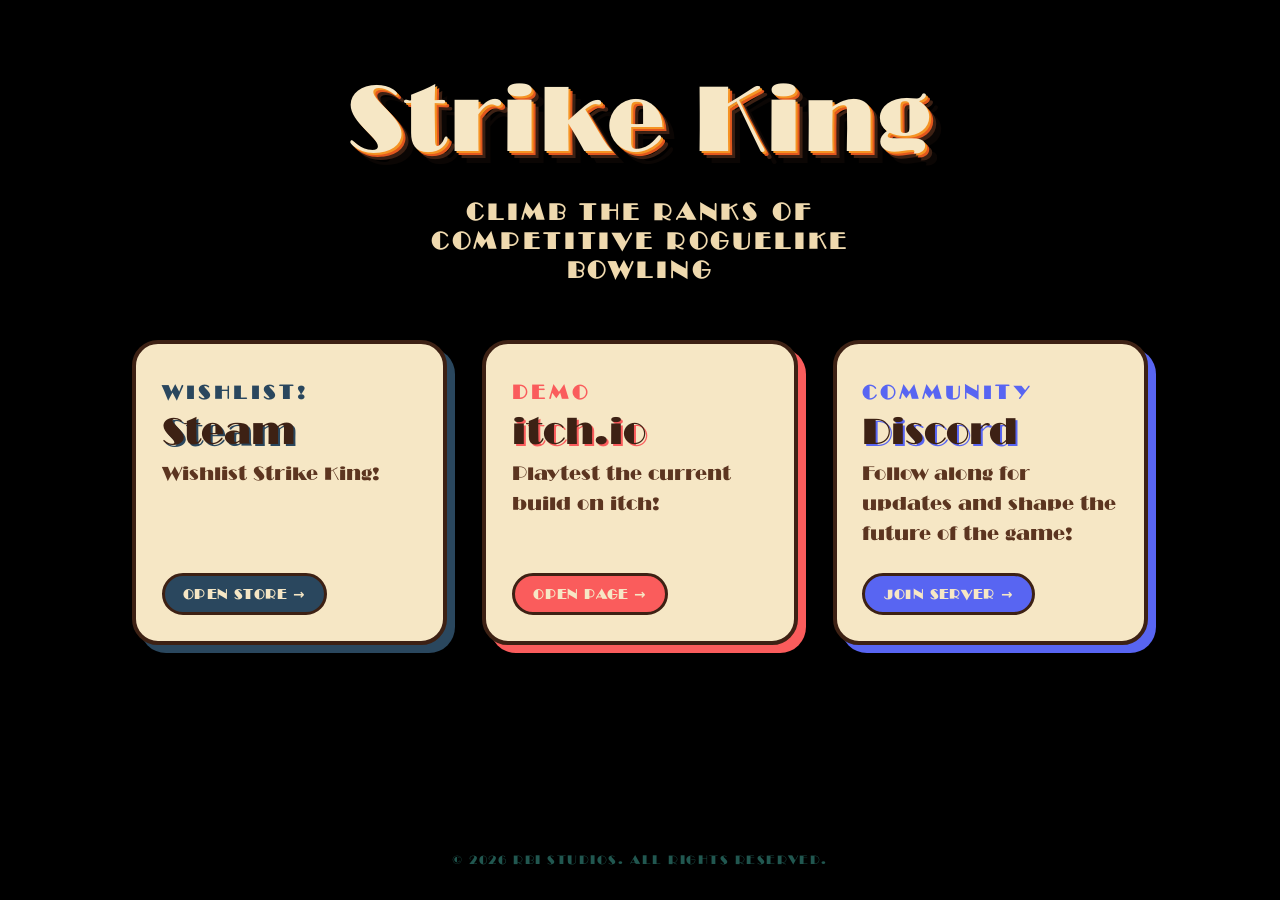
==== index.html @ dac19844 "remove rotation and fix tagline" ====
<!DOCTYPE html>
<html lang="en">
<head>
<meta charset="utf-8">
<meta name="viewport" content="width=device-width, initial-scale=1">
<title>Strike King</title>
<meta name="description" content="Wishlist Strike King on Steam, join the Discord, and try it out on itch!">
<link rel="stylesheet" href="styles.css">
</head>
<body>

  <main class="wrap">

    <header class="masthead">

      <div class="logo-slot">
        <div class="logo-ph">LOGO</div>
      </div>

      <h1 class="title">Strike King</h1>
      <p class="tagline">Climb the ranks of competitive Roguelike Bowling</p>

    </header>

    <nav class="cards" aria-label="Where to find Strike King">

      <a class="card card--steam" href="https://store.steampowered.com/app/4843750/Strike_King/" target="_blank" rel="noopener">
        <span class="card__kicker">Wishlist!</span>
        <span class="card__name">Steam</span>
        <span class="card__desc">Wishlist Strike King!</span>
        <span class="card__cta">Open Store <span class="arrow" aria-hidden="true">&rarr;</span></span>
      </a>

      <a class="card card--itch" href="https://rbistudios.itch.io/strikeking" target="_blank" rel="noopener">
        <span class="card__kicker">Demo</span>
        <span class="card__name">itch.io</span>
        <span class="card__desc">Playtest the current build on itch!</span>
        <span class="card__cta">Open Page <span class="arrow" aria-hidden="true">&rarr;</span></span>
      </a>

      <a class="card card--discord" href="https://discord.gg/R9k3nAVJV" target="_blank" rel="noopener">
        <span class="card__kicker">Community</span>
        <span class="card__name">Discord</span>
        <span class="card__desc">Follow along for updates and shape the future of the game!</span>
        <span class="card__cta">Join Server <span class="arrow" aria-hidden="true">&rarr;</span></span>
      </a>

    </nav>

    <footer class="foot">
      <p>&copy; 2026 RBI Studios. All rights reserved.</p>
    </footer>

  </main>

</body>
</html>
---- styles.css ----
:root {
  /* --- palette --- */
  --cream:    #f6e7c5;
  --cream-2:  #efd9ae;
  --orange:   #e2571e;
  --orange-2: #f59323;
  --mustard:  #edb230;
  --brown:    #3d2114;
  --brown-2:  #5c3520;
  --teal:     #2f7d72;
  --black: #000000;
  --steam-blue: #2a475e;
  --itch-red: #fa5c5c;
  --discord-blue: #5865F2;

  /* --- type --- */
  --font-display: "QTT", "Shrikhand", "Cooper Black", Georgia, serif;
  --font-body: "QTT", "Outfit", "Futura", "Trebuchet MS", system-ui, sans-serif;

  /* --- shape --- */
  --radius: 26px;
  --border: 4px;
}

@font-face {
  font-family: "QTT";
  src: url("assets/QTTheatre.otf");
}

@font-face {
  font-family: "Slab";
  src: url("assets/NotJamSlab14.ttf");
}

@font-face {
  font-family: "ArtDisco";
  src: url("assets/ThaleahFat.ttf")
}
*, *::before, *::after { box-sizing: border-box; }

html { -webkit-text-size-adjust: 100%; }

body {
  margin: 0;
  font-family: var(--font-body);
  color: var(--cream-2);
  background-color: var(--black);

  background-attachment: fixed;
  min-height: 100vh;
  overflow-x: hidden;
  display: flex;
  flex-direction: column;
}

.wrap {
  width: 100%;
  max-width: 1080px;
  margin: 0 auto;
  padding: clamp(2rem, 6vw, 4.5rem) clamp(1rem, 4vw, 2rem) 2rem;
  flex: 1;
  display: flex;
  flex-direction: column;
}

/* ---------- masthead ---------- */

.masthead {
  text-align: center;
  margin-bottom: clamp(2rem, 6vw, 3.5rem);
}

.logo-slot {
  display: none;
  justify-content: center;
  margin-bottom: 1.4rem;
}

.logo {
  display: block;
  width: clamp(110px, 28vw, 180px);
  height: auto;
}

.logo-ph {
  width: clamp(110px, 28vw, 170px);
  aspect-ratio: 1 / 1;
  display: grid;
  place-items: center;
  border: 3px dashed var(--brown-2);
  border-radius: 50%;
  color: var(--brown-2);
  font-weight: 800;
  letter-spacing: .22em;
  font-size: .8rem;
  opacity: .55;
}

.title {
  font-family: var(--font-display);
  font-weight: 400;
  font-size: clamp(2.4rem, 11vw, 6rem);
  line-height: .95;
  overflow-wrap: anywhere;
  margin: 0 0 .35em;
  color: var(--cream);
  letter-spacing: .01em;
  text-shadow:
    2px 2px 0 var(--orange-2),
    4px 4px 0 var(--orange),
    7px 7px 0 var(--brown),
    12px 12px 0 rgba(61, 33, 20, .18);
}

.tagline {
  margin: 0 auto;
  max-width: 30ch;
  font-size: clamp(1.5rem, 2.6vw, 1.2rem);
  font-weight: 600;
  color: var(--cream-2);
  text-transform: uppercase;
  letter-spacing: .16em;
}

/* ---------- cards ---------- */

.cards {
  display: grid;
  grid-template-columns: repeat(auto-fit, minmax(250px, 1fr));
  gap: clamp(1.4rem, 3.5vw, 2.2rem);
  align-items: stretch;
}

.card {
  --accent: var(--orange);
  position: relative;
  display: flex;
  flex-direction: column;
  gap: .45rem;
  padding: 1.9rem 1.6rem 1.6rem;
  background: var(--cream);
  border: var(--border) solid var(--brown);
  border-radius: var(--radius);
  box-shadow: 8px 8px 0 var(--accent);
  text-decoration: none;
  color: inherit;
  overflow: hidden;
  transition: transform .18s ease, box-shadow .18s ease, background-color .18s ease;
}

.card::before {
  content: "";
  position: absolute;
  inset: 0 0 auto 0;
  height: 12px;
  background: repeating-linear-gradient(
    -45deg,
    var(--accent) 0 12px,
    var(--brown) 12px 24px
  );
  display: none;
}

.card__kicker {
  margin-top: .35rem;
  font-size: 1.25rem;
  font-weight: 800;
  letter-spacing: .2em;
  text-transform: uppercase;
  color: var(--accent);
}

.card__name {
  font-family: var(--font-display);
  font-size: clamp(1.9rem, 5vw, 2.4rem);
  line-height: 1.05;
  color: var(--brown);
  text-shadow: 2px 2px 0 var(--accent);
}

.card__desc {
  font-size: 1.25rem;
  line-height: 1.5;
  color: var(--brown-2);
  flex: 1;
}

.card__cta {
  margin-top: 1.1rem;
  align-self: flex-start;
  padding: .6rem 1.15rem;
  border: 3px solid var(--brown);
  border-radius: 999px;
  background: var(--accent);
  color: var(--cream);
  font-weight: 800;
  font-size: .85rem;
  letter-spacing: .1em;
  text-transform: uppercase;
}

.arrow { display: inline-block; transition: transform .18s ease; }

/* per-card accents */
.card--steam   { --accent: var(--steam-blue); }
.card--discord { --accent: var(--discord-blue); }
.card--itch    { --accent: var(--itch-red); }

/* ---------- interaction ---------- */

.card:hover,
.card:focus-visible {
  transform: translate(-3px, -5px);
  box-shadow: 12px 14px 0 var(--accent);
  background: #fdf3dd;
}

.card:hover .arrow,
.card:focus-visible .arrow { transform: translateX(5px); }

.card:active {
  transform: translate(4px, 4px);
  box-shadow: 4px 4px 0 var(--accent);
}

.card:focus-visible {
  outline: 4px solid var(--brown);
  outline-offset: 5px;
}

/* ---------- footer ---------- */

.foot {
  margin-top: auto;
  padding-top: clamp(2.5rem, 7vw, 4rem);
  text-align: center;
  font-size: .8rem;
  letter-spacing: .12em;
  text-transform: uppercase;
  color: var(--teal);
  opacity: .7;
}

.foot p { margin: 0; }

/* ---------- responsive tweaks ---------- */

@media (max-width: 640px) {
  .cards { grid-template-columns: 1fr; }
  .card  { box-shadow: 7px 7px 0 var(--accent); }
  .title { text-shadow:
    2px 2px 0 var(--orange-2),
    4px 4px 0 var(--orange),
    6px 6px 0 var(--brown); }
}

@media (prefers-reduced-motion: reduce) {
  .card, .arrow { transition: none; }
  .card:hover, .card:focus-visible { transform: none; }
}
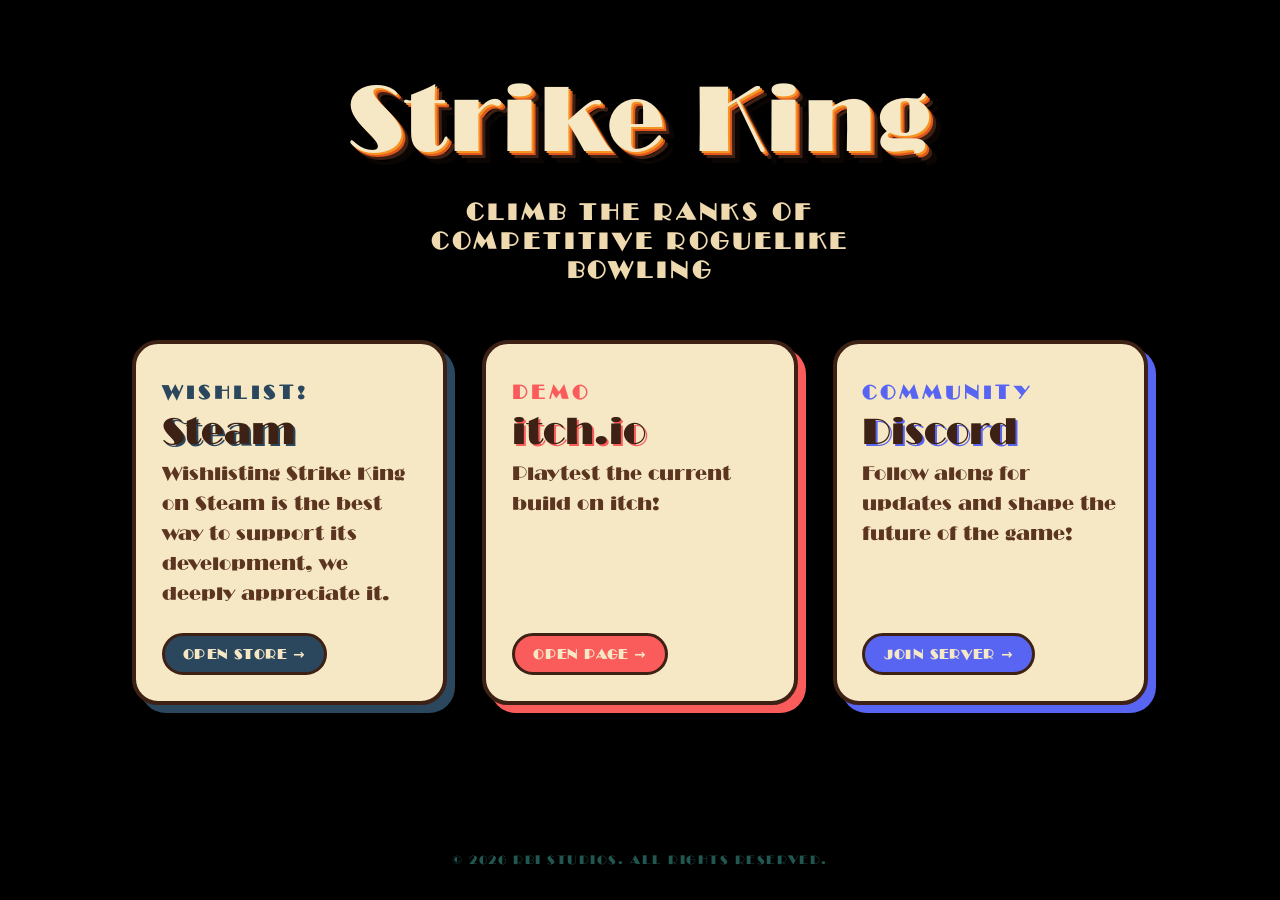
==== commit b10328dd: "update steam text" ====
--- a/index.html
+++ b/index.html
@@ -27,7 +27,7 @@
       <a class="card card--steam" href="https://store.steampowered.com/app/4843750/Strike_King/" target="_blank" rel="noopener">
         <span class="card__kicker">Wishlist!</span>
         <span class="card__name">Steam</span>
-        <span class="card__desc">Wishlist Strike King!</span>
+        <span class="card__desc">Wishlisting Strike King on Steam is the best way to support its development, we deeply appreciate it.</span>
         <span class="card__cta">Open Store <span class="arrow" aria-hidden="true">&rarr;</span></span>
       </a>
 
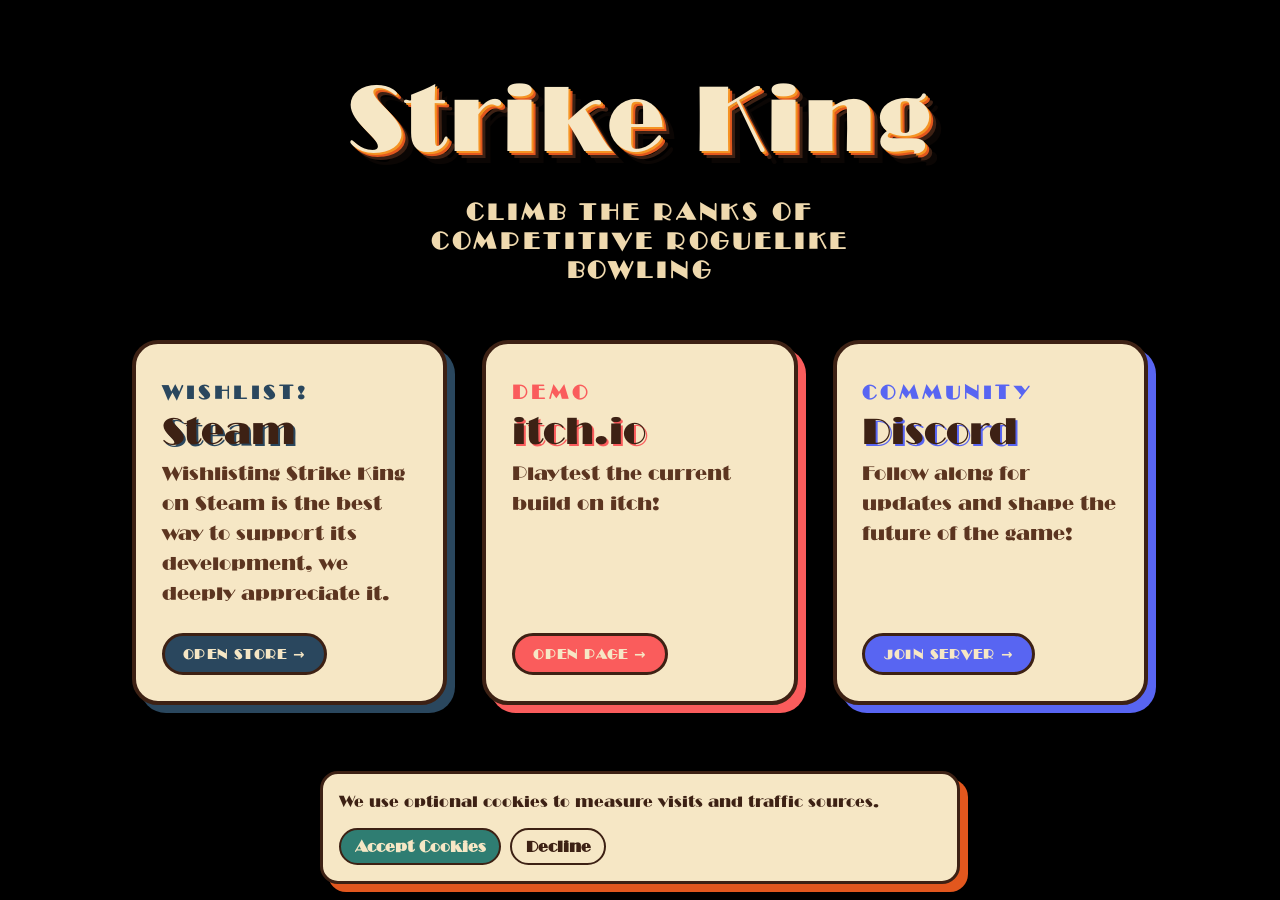
==== commit c9205531: "google analytics" ====
--- a/index.html
+++ b/index.html
@@ -6,6 +6,79 @@
 <title>Strike King</title>
 <meta name="description" content="Wishlist Strike King on Steam, join the Discord, and try it out on itch!">
 <link rel="stylesheet" href="styles.css">
+<script>
+  const GA_MEASUREMENT_ID = 'G-DM5W22ZMQF';
+  const ANALYTICS_CONSENT_KEY = 'sk_analytics_consent';
+
+  function loadAnalytics() {
+    if (window.gtag) return;
+
+    const script = document.createElement('script');
+    script.async = true;
+    script.src = `https://www.googletagmanager.com/gtag/js?id=${GA_MEASUREMENT_ID}`;
+    document.head.appendChild(script);
+
+    window.dataLayer = window.dataLayer || [];
+    window.gtag = function gtag() {
+      window.dataLayer.push(arguments);
+    };
+
+    window.gtag('js', new Date());
+    window.gtag('config', GA_MEASUREMENT_ID, {
+      anonymize_ip: true,
+      allow_google_signals: false,
+      allow_ad_personalization_signals: false
+    });
+  }
+
+  function setAnalyticsConsent(value) {
+    localStorage.setItem(ANALYTICS_CONSENT_KEY, value);
+    const banner = document.getElementById('cookie-banner');
+    banner.hidden = true;
+
+    if (value === 'granted') {
+      loadAnalytics();
+    }
+  }
+
+  function openCookieBanner() {
+    const banner = document.getElementById('cookie-banner');
+    banner.hidden = false;
+  }
+
+  document.addEventListener('DOMContentLoaded', function () {
+    const consent = localStorage.getItem(ANALYTICS_CONSENT_KEY);
+    const acceptButton = document.getElementById('accept-analytics');
+    const declineButton = document.getElementById('decline-analytics');
+    const settingsButton = document.getElementById('cookie-settings');
+    const banner = document.getElementById('cookie-banner');
+
+    acceptButton.addEventListener('click', function () {
+      setAnalyticsConsent('granted');
+    });
+
+    declineButton.addEventListener('click', function () {
+      setAnalyticsConsent('denied');
+    });
+
+    settingsButton.addEventListener('click', function () {
+      openCookieBanner();
+    });
+
+    if (consent === 'granted') {
+      loadAnalytics();
+      banner.hidden = true;
+      return;
+    }
+
+    if (consent === 'denied') {
+      banner.hidden = true;
+      return;
+    }
+
+    banner.hidden = false;
+  });
+</script>
 </head>
 <body>
 
@@ -38,7 +111,7 @@
         <span class="card__cta">Open Page <span class="arrow" aria-hidden="true">&rarr;</span></span>
       </a>
 
-      <a class="card card--discord" href="https://discord.gg/R9k3nAVJV" target="_blank" rel="noopener">
+      <a class="card card--discord" href="https://discord.gg/QJFnqJwXe5" target="_blank" rel="noopener">
         <span class="card__kicker">Community</span>
         <span class="card__name">Discord</span>
         <span class="card__desc">Follow along for updates and shape the future of the game!</span>
@@ -49,9 +122,24 @@
 
     <footer class="foot">
       <p>&copy; 2026 RBI Studios. All rights reserved.</p>
+      <p>
+        <a class="foot__link" href="privacy.html">Privacy Policy</a>
+        <span aria-hidden="true">•</span>
+        <button class="foot__link foot__button" id="cookie-settings" type="button">Cookie Settings</button>
+      </p>
     </footer>
 
   </main>
 
+  <aside class="cookie-banner" id="cookie-banner" hidden>
+    <p class="cookie-banner__text">
+      We use optional cookies to measure visits and traffic sources.
+    </p>
+    <div class="cookie-banner__actions">
+      <button class="cookie-banner__button cookie-banner__button--accept" id="accept-analytics" type="button">Accept Cookies</button>
+      <button class="cookie-banner__button cookie-banner__button--decline" id="decline-analytics" type="button">Decline</button>
+    </div>
+  </aside>
+
 </body>
 </html>
--- a/styles.css
+++ b/styles.css
@@ -243,6 +243,65 @@
 
 .foot p { margin: 0; }
 
+.foot__link {
+  color: inherit;
+  text-decoration: underline;
+}
+
+.foot__button {
+  border: 0;
+  padding: 0;
+  background: none;
+  font: inherit;
+  letter-spacing: inherit;
+  text-transform: inherit;
+  cursor: pointer;
+}
+
+.cookie-banner {
+  position: fixed;
+  inset: auto 1rem 1rem;
+  width: min(640px, calc(100% - 2rem));
+  margin-inline: auto;
+  padding: 1rem;
+  border: 3px solid var(--brown);
+  border-radius: 18px;
+  background: var(--cream);
+  color: var(--brown);
+  box-shadow: 8px 8px 0 var(--orange);
+  z-index: 20;
+}
+
+.cookie-banner__text {
+  margin: 0 0 .9rem;
+  line-height: 1.45;
+}
+
+.cookie-banner__actions {
+  display: flex;
+  flex-wrap: wrap;
+  gap: .55rem;
+}
+
+.cookie-banner__button {
+  border: 2px solid var(--brown);
+  border-radius: 999px;
+  padding: .45rem .85rem;
+  font: inherit;
+  font-weight: 700;
+  cursor: pointer;
+}
+
+.cookie-banner__button--accept {
+  background: var(--teal);
+  color: var(--cream);
+}
+
+.cookie-banner__button--decline {
+  background: transparent;
+  color: var(--brown);
+}
+
 /* ---------- responsive tweaks ---------- */
 
 @media (max-width: 640px) {
@@ -252,6 +311,10 @@
     2px 2px 0 var(--orange-2),
     4px 4px 0 var(--orange),
     6px 6px 0 var(--brown); }
+  .cookie-banner {
+    inset: auto .65rem .65rem;
+    width: calc(100% - 1.3rem);
+  }
 }
 
 @media (prefers-reduced-motion: reduce) {
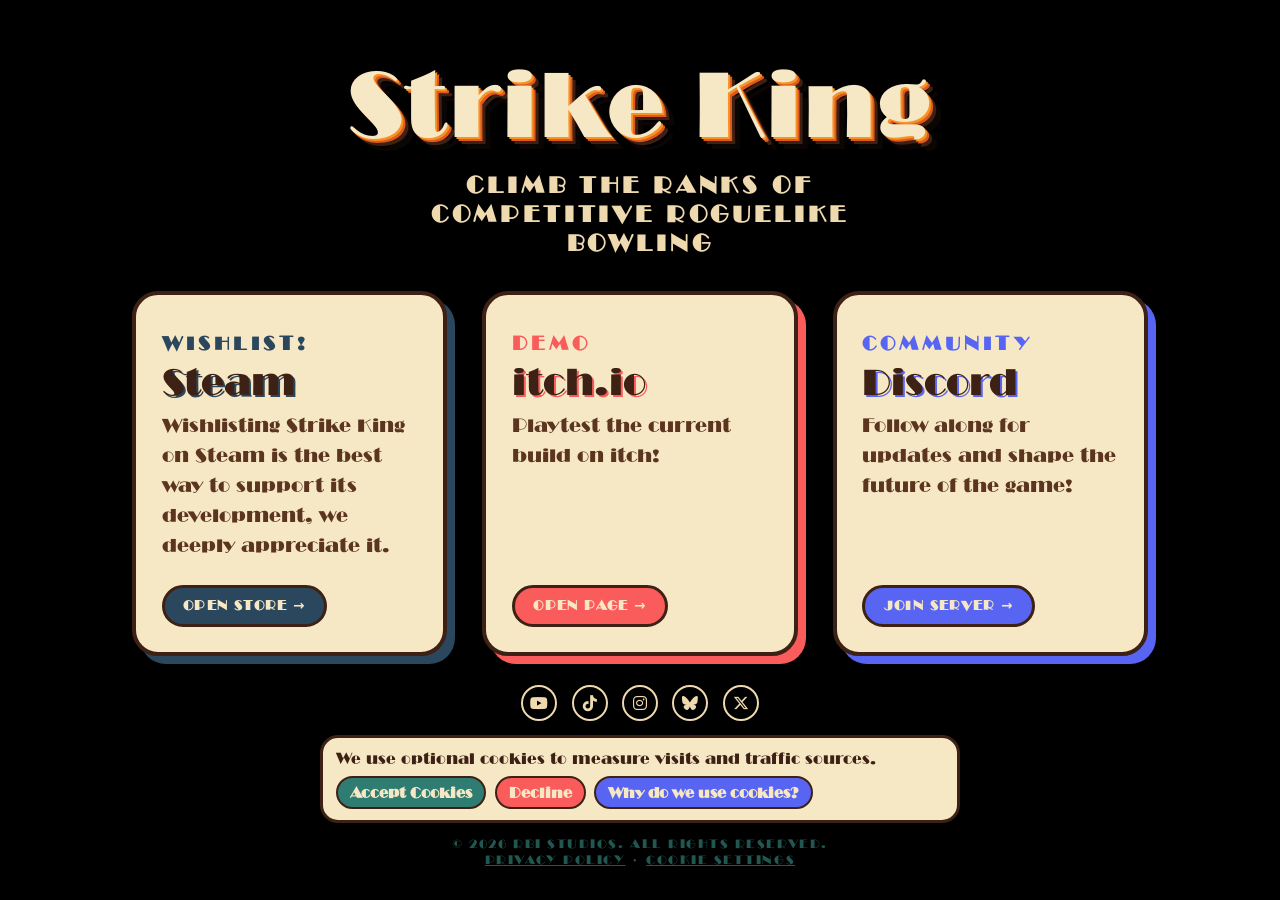
==== commit 1fc0bcd9: "site improvements" ====
--- a/index.html
+++ b/index.html
@@ -5,7 +5,21 @@
 <meta name="viewport" content="width=device-width, initial-scale=1">
 <title>Strike King</title>
 <meta name="description" content="Wishlist Strike King on Steam, join the Discord, and try it out on itch!">
+<meta property="og:type" content="website">
+<meta property="og:title" content="Strike King">
+<meta property="og:description" content="Wishlist Strike King on Steam, join the Discord, and try it out on itch!">
+<meta property="og:url" content="https://playstrikeking.com/">
+<meta property="og:image" content="https://playstrikeking.com/assets/illustration2.png">
+<meta property="og:image:width" content="512">
+<meta property="og:image:height" content="512">
+<meta name="twitter:card" content="summary">
+<meta name="twitter:title" content="Strike King">
+<meta name="twitter:description" content="Wishlist Strike King on Steam, join the Discord, and try it out on itch!">
+<meta name="twitter:image" content="https://playstrikeking.com/assets/illustration2.png">
+<link rel="icon" type="image/png" href="assets/illustration2.png">
+<link rel="apple-touch-icon" href="assets/illustration2.png">
 <link rel="stylesheet" href="styles.css">
+<link rel="stylesheet" href="https://cdnjs.cloudflare.com/ajax/libs/font-awesome/6.7.2/css/all.min.css" integrity="sha512-Evv84Mr4kqVGRNSgIGL/F/aIDqQb7xQ2vcrdIwxfjThSH8CSR7PBEakCr51Ck+w+/U6swU2Im1vVX0SVk9ABhg==" crossorigin="anonymous" referrerpolicy="no-referrer">
 <script>
   const GA_MEASUREMENT_ID = 'G-DM5W22ZMQF';
   const ANALYTICS_CONSENT_KEY = 'sk_analytics_consent';
@@ -120,6 +134,35 @@
 
     </nav>
 
+    <nav class="social-links" aria-label="Social media channels">
+      <a class="social-links__icon" href="https://www.youtube.com/@PlayStrikeKing" target="_blank" rel="noopener" aria-label="YouTube">
+        <i class="fa-brands fa-youtube" aria-hidden="true"></i>
+      </a>
+      <a class="social-links__icon" href="https://www.tiktok.com/@rbistudios" target="_blank" rel="noopener" aria-label="TikTok">
+        <i class="fa-brands fa-tiktok" aria-hidden="true"></i>
+      </a>
+      <a class="social-links__icon" href="https://www.instagram.com/playstrikeking/" target="_blank" rel="noopener" aria-label="Instagram">
+        <i class="fa-brands fa-instagram" aria-hidden="true"></i>
+      </a>
+      <a class="social-links__icon" href="https://bsky.app/profile/strikeking.bsky.social" target="_blank" rel="noopener" aria-label="Bluesky">
+        <i class="fa-brands fa-bluesky" aria-hidden="true"></i>
+      </a>
+      <a class="social-links__icon" href="https://x.com/PlayStrikeKing" target="_blank" rel="noopener" aria-label="X">
+        <i class="fa-brands fa-x-twitter" aria-hidden="true"></i>
+      </a>
+    </nav>
+
+    <aside class="cookie-banner" id="cookie-banner" hidden>
+      <p class="cookie-banner__text">
+        We use optional cookies to measure visits and traffic sources.
+      </p>
+      <div class="cookie-banner__actions">
+        <button class="cookie-banner__button cookie-banner__button--accept" id="accept-analytics" type="button">Accept Cookies</button>
+        <button class="cookie-banner__button cookie-banner__button--decline" id="decline-analytics" type="button">Decline</button>
+        <a class="cookie-banner__button cookie-banner__button--info" href="privacy.html">Why do we use cookies?</a>
+      </div>
+    </aside>
+
     <footer class="foot">
       <p>&copy; 2026 RBI Studios. All rights reserved.</p>
       <p>
@@ -131,15 +174,5 @@
 
   </main>
 
-  <aside class="cookie-banner" id="cookie-banner" hidden>
-    <p class="cookie-banner__text">
-      We use optional cookies to measure visits and traffic sources.
-    </p>
-    <div class="cookie-banner__actions">
-      <button class="cookie-banner__button cookie-banner__button--accept" id="accept-analytics" type="button">Accept Cookies</button>
-      <button class="cookie-banner__button cookie-banner__button--decline" id="decline-analytics" type="button">Decline</button>
-    </div>
-  </aside>
-
 </body>
 </html>
--- a/styles.css
+++ b/styles.css
@@ -57,7 +57,7 @@
   width: 100%;
   max-width: 1080px;
   margin: 0 auto;
-  padding: clamp(2rem, 6vw, 4.5rem) clamp(1rem, 4vw, 2rem) 2rem;
+  padding: clamp(1.2rem, 4vw, 2.8rem) clamp(1rem, 4vw, 2rem) 2rem;
   flex: 1;
   display: flex;
   flex-direction: column;
@@ -66,8 +66,9 @@
 /* ---------- masthead ---------- */
 
 .masthead {
+  margin-top: auto;
   text-align: center;
-  margin-bottom: clamp(2rem, 6vw, 3.5rem);
+  margin-bottom: clamp(1.1rem, 3.6vw, 2.1rem);
 }
 
 .logo-slot {
@@ -102,7 +103,7 @@
   font-size: clamp(2.4rem, 11vw, 6rem);
   line-height: .95;
   overflow-wrap: anywhere;
-  margin: 0 0 .35em;
+  margin: 0 0 .22em;
   color: var(--cream);
   letter-spacing: .01em;
   text-shadow:
@@ -129,6 +130,40 @@
   grid-template-columns: repeat(auto-fit, minmax(250px, 1fr));
   gap: clamp(1.4rem, 3.5vw, 2.2rem);
   align-items: stretch;
+}
+
+.social-links {
+  margin-top: clamp(1.1rem, 3vw, 1.8rem);
+  display: flex;
+  justify-content: center;
+  gap: .9rem;
+}
+
+.social-links__icon {
+  width: 2.25rem;
+  height: 2.25rem;
+  display: inline-flex;
+  align-items: center;
+  justify-content: center;
+  border: 2px solid var(--cream-2);
+  border-radius: 999px;
+  color: var(--cream-2);
+  text-decoration: none;
+  font-size: 1rem;
+  transition: transform .18s ease, color .18s ease, border-color .18s ease, background-color .18s ease;
+}
+
+.social-links__icon:hover,
+.social-links__icon:focus-visible {
+  color: var(--cream);
+  border-color: var(--orange-2);
+  background: rgba(245, 147, 35, .16);
+  transform: translateY(-2px);
+}
+
+.social-links__icon:focus-visible {
+  outline: 3px solid var(--orange-2);
+  outline-offset: 2px;
 }
 
 .card {
@@ -232,7 +267,6 @@
 
 .foot {
   margin-top: auto;
-  padding-top: clamp(2.5rem, 7vw, 4rem);
   text-align: center;
   font-size: .8rem;
   letter-spacing: .12em;
@@ -246,6 +280,14 @@
 .foot__link {
   color: inherit;
   text-decoration: underline;
+}
+
+.foot__link--back-home {
+  display: inline-block;
+  font-size: 2rem;
+  font-weight: 700;
+  letter-spacing: .06em;
+  padding: .35rem .6rem;
 }
 
 .foot__button {
@@ -259,22 +301,20 @@
 }
 
 .cookie-banner {
-  position: fixed;
-  inset: auto 1rem 1rem;
-  width: min(640px, calc(100% - 2rem));
-  margin-inline: auto;
-  padding: 1rem;
+  width: min(640px, 100%);
+  margin: .85rem auto 0;
+  padding: .65rem .8rem;
   border: 3px solid var(--brown);
   border-radius: 18px;
   background: var(--cream);
   color: var(--brown);
-  box-shadow: 8px 8px 0 var(--orange);
-  z-index: 20;
-}
+}
+
+
 
 .cookie-banner__text {
-  margin: 0 0 .9rem;
-  line-height: 1.45;
+  margin: 0 0 .45rem;
+  line-height: 1.3;
 }
 
 .cookie-banner__actions {
@@ -286,10 +326,16 @@
 .cookie-banner__button {
   border: 2px solid var(--brown);
   border-radius: 999px;
-  padding: .45rem .85rem;
+  padding: .35rem .75rem;
   font: inherit;
+  font-size: .95rem;
   font-weight: 700;
   cursor: pointer;
+  text-decoration: none;
+  display: inline-flex;
+  align-items: center;
+  justify-content: center;
+  transition: transform .18s ease, box-shadow .18s ease, filter .18s ease;
 }
 
 .cookie-banner__button--accept {
@@ -298,26 +344,154 @@
 }
 
 .cookie-banner__button--decline {
-  background: transparent;
-  color: var(--brown);
+  background: var(--itch-red);
+  border-color: var(--brown);
+  color: var(--cream);
+}
+
+.cookie-banner__button--info {
+  background: var(--discord-blue);
+  border-color: var(--brown);
+  color: var(--cream);
+}
+
+.cookie-banner__button:hover,
+.cookie-banner__button:focus-visible {
+  transform: translateY(-1px);
+  box-shadow: 0 4px 0 var(--brown);
+  filter: brightness(1.06);
+}
+
+.cookie-banner__button:active {
+  transform: translateY(1px);
+  box-shadow: 0 2px 0 var(--brown);
 }
 
 /* ---------- responsive tweaks ---------- */
 
 @media (max-width: 640px) {
-  .cards { grid-template-columns: 1fr; }
-  .card  { box-shadow: 7px 7px 0 var(--accent); }
+  .wrap--top .masthead {
+    margin-top: clamp(1.5rem, 10vh, 5rem);
+  }
+  .wrap--top .foot {
+    margin-top: 1rem;
+  }
+  .wrap {
+    padding-top: .9rem;
+    padding-bottom: 1.25rem;
+  }
+  .masthead {
+    margin-bottom: 1rem;
+  }
+  .title {
+    font-size: clamp(2.25rem, 12vw, 3.2rem);
+    margin-bottom: .16em;
+  }
+  .tagline {
+    font-size: .75rem;
+    letter-spacing: .09em;
+    line-height: 1.2;
+    max-width: 28ch;
+  }
+  .cards {
+    grid-template-columns: 1fr;
+    gap: .8rem;
+  }
+  .card  {
+    padding: 1rem .95rem .9rem;
+    border-width: 3px;
+    box-shadow: 6px 6px 0 var(--accent);
+    gap: .35rem;
+  }
+  .card__kicker {
+    margin-top: 0;
+    font-size: .8rem;
+    letter-spacing: .12em;
+  }
+  .card__name {
+    font-size: clamp(1.7rem, 8vw, 2.2rem);
+    line-height: 1.05;
+    text-shadow: 1px 1px 0 var(--accent);
+  }
+  .card__desc {
+    font-size: 1rem;
+    line-height: 1.35;
+  }
+  .card__cta {
+    margin-top: .7rem;
+    padding: .45rem .85rem;
+    font-size: .75rem;
+  }
+  .social-links {
+    margin-top: .9rem;
+  }
+  .social-links__icon {
+    width: 1.95rem;
+    height: 1.95rem;
+    font-size: .9rem;
+  }
   .title { text-shadow:
     2px 2px 0 var(--orange-2),
     4px 4px 0 var(--orange),
     6px 6px 0 var(--brown); }
+  .foot {
+    margin-top: 1rem;
+    font-size: .7rem;
+    letter-spacing: .08em;
+  }
   .cookie-banner {
-    inset: auto .65rem .65rem;
-    width: calc(100% - 1.3rem);
+    position: sticky;
+    bottom: .65rem;
+    width: 100%;
+    margin: .85rem auto 0;
+    z-index: 10;
+    padding: .5rem .65rem;
+    border-width: 2px;
+  }
+  .cookie-banner__text {
+    font-size: .78rem;
+    margin-bottom: .35rem;
+    line-height: 1.25;
+  }
+  .cookie-banner__actions {
+    gap: .35rem;
+  }
+  .cookie-banner__button {
+    font-size: .74rem;
+    padding: .22rem .5rem;
+    border-width: 2px;
+  }
+}
+
+@media (max-width: 420px) {
+  .tagline {
+    font-size: .66rem;
+  }
+  .card__name {
+    font-size: 1.55rem;
+  }
+  .card__desc {
+    font-size: .92rem;
+  }
+  .card__cta {
+    font-size: .7rem;
+  }
+  .social-links__icon {
+    width: 1.8rem;
+    height: 1.8rem;
+  }
+  .cookie-banner__button {
+    font-size: .68rem;
+    padding: .2rem .4rem;
   }
 }
 
 @media (prefers-reduced-motion: reduce) {
-  .card, .arrow { transition: none; }
+  .card, .arrow, .social-links__icon, .cookie-banner__button { transition: none; }
   .card:hover, .card:focus-visible { transform: none; }
-}
+  .social-links__icon:hover, .social-links__icon:focus-visible { transform: none; }
+  .cookie-banner__button:hover, .cookie-banner__button:focus-visible, .cookie-banner__button:active {
+    transform: none;
+    box-shadow: none;
+  }
+}
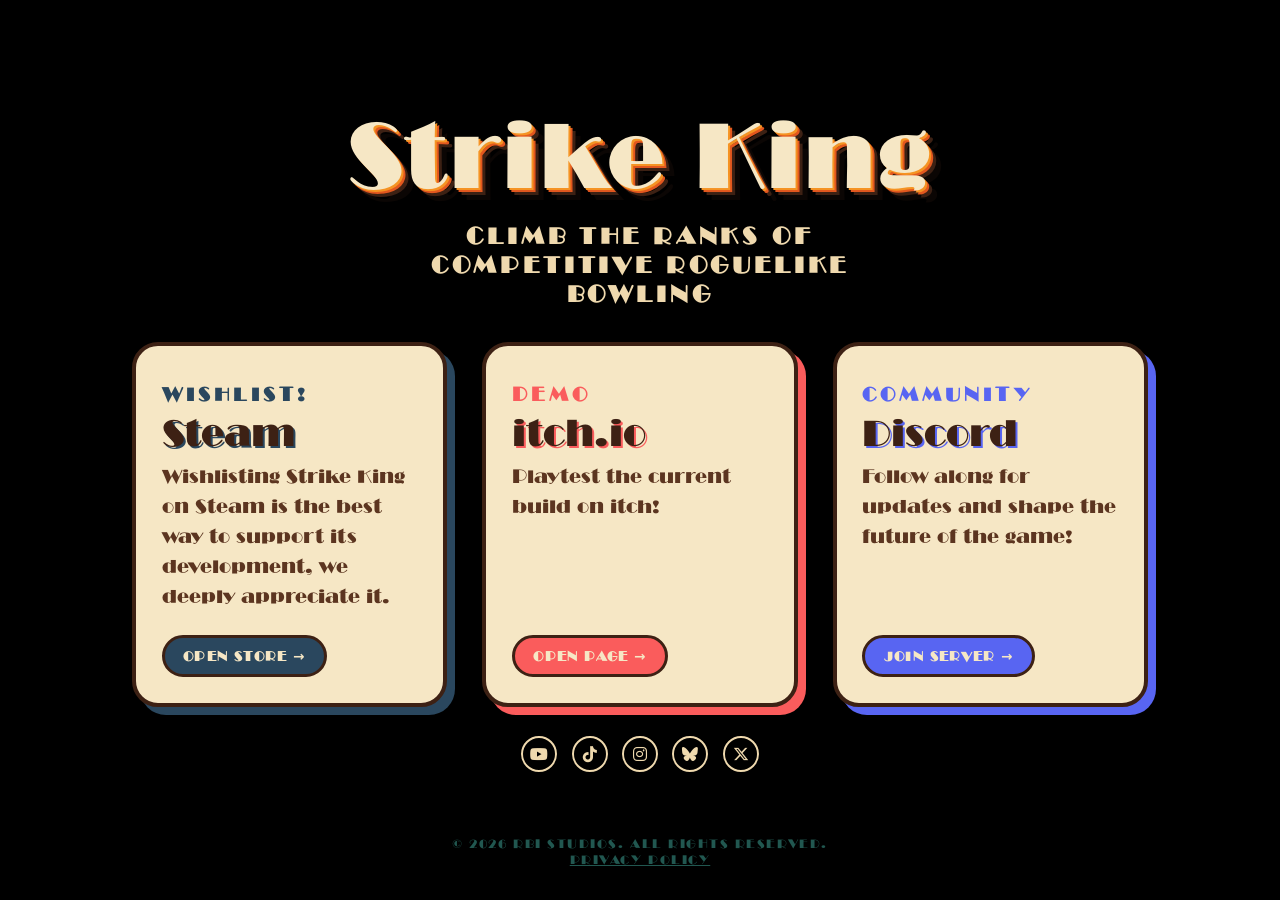
==== commit a72fcdaf: "push cloudfare changes" ====
--- a/index.html
+++ b/index.html
@@ -18,81 +18,9 @@
 <meta name="twitter:image" content="https://playstrikeking.com/assets/illustration2.png">
 <link rel="icon" type="image/png" href="assets/illustration2.png">
 <link rel="apple-touch-icon" href="assets/illustration2.png">
-<link rel="stylesheet" href="styles.css">
+<link rel="stylesheet" href="styles.css?v=fc9107f3">
 <link rel="stylesheet" href="https://cdnjs.cloudflare.com/ajax/libs/font-awesome/6.7.2/css/all.min.css" integrity="sha512-Evv84Mr4kqVGRNSgIGL/F/aIDqQb7xQ2vcrdIwxfjThSH8CSR7PBEakCr51Ck+w+/U6swU2Im1vVX0SVk9ABhg==" crossorigin="anonymous" referrerpolicy="no-referrer">
-<script>
-  const GA_MEASUREMENT_ID = 'G-DM5W22ZMQF';
-  const ANALYTICS_CONSENT_KEY = 'sk_analytics_consent';
-
-  function loadAnalytics() {
-    if (window.gtag) return;
-
-    const script = document.createElement('script');
-    script.async = true;
-    script.src = `https://www.googletagmanager.com/gtag/js?id=${GA_MEASUREMENT_ID}`;
-    document.head.appendChild(script);
-
-    window.dataLayer = window.dataLayer || [];
-    window.gtag = function gtag() {
-      window.dataLayer.push(arguments);
-    };
-
-    window.gtag('js', new Date());
-    window.gtag('config', GA_MEASUREMENT_ID, {
-      anonymize_ip: true,
-      allow_google_signals: false,
-      allow_ad_personalization_signals: false
-    });
-  }
-
-  function setAnalyticsConsent(value) {
-    localStorage.setItem(ANALYTICS_CONSENT_KEY, value);
-    const banner = document.getElementById('cookie-banner');
-    banner.hidden = true;
-
-    if (value === 'granted') {
-      loadAnalytics();
-    }
-  }
-
-  function openCookieBanner() {
-    const banner = document.getElementById('cookie-banner');
-    banner.hidden = false;
-  }
-
-  document.addEventListener('DOMContentLoaded', function () {
-    const consent = localStorage.getItem(ANALYTICS_CONSENT_KEY);
-    const acceptButton = document.getElementById('accept-analytics');
-    const declineButton = document.getElementById('decline-analytics');
-    const settingsButton = document.getElementById('cookie-settings');
-    const banner = document.getElementById('cookie-banner');
-
-    acceptButton.addEventListener('click', function () {
-      setAnalyticsConsent('granted');
-    });
-
-    declineButton.addEventListener('click', function () {
-      setAnalyticsConsent('denied');
-    });
-
-    settingsButton.addEventListener('click', function () {
-      openCookieBanner();
-    });
-
-    if (consent === 'granted') {
-      loadAnalytics();
-      banner.hidden = true;
-      return;
-    }
-
-    if (consent === 'denied') {
-      banner.hidden = true;
-      return;
-    }
-
-    banner.hidden = false;
-  });
-</script>
+<!-- Cloudflare Web Analytics --><script type='module' src='https://static.cloudflareinsights.com/beacon.min.js' data-cf-beacon='{"token": "af7f5542d32e4f5886fd5299faff64e4"}'></script><!-- End Cloudflare Web Analytics -->
 </head>
 <body>
 
@@ -152,23 +80,10 @@
       </a>
     </nav>
 
-    <aside class="cookie-banner" id="cookie-banner" hidden>
-      <p class="cookie-banner__text">
-        We use optional cookies to measure visits and traffic sources.
-      </p>
-      <div class="cookie-banner__actions">
-        <button class="cookie-banner__button cookie-banner__button--accept" id="accept-analytics" type="button">Accept Cookies</button>
-        <button class="cookie-banner__button cookie-banner__button--decline" id="decline-analytics" type="button">Decline</button>
-        <a class="cookie-banner__button cookie-banner__button--info" href="privacy.html">Why do we use cookies?</a>
-      </div>
-    </aside>
-
     <footer class="foot">
       <p>&copy; 2026 RBI Studios. All rights reserved.</p>
       <p>
         <a class="foot__link" href="privacy.html">Privacy Policy</a>
-        <span aria-hidden="true">•</span>
-        <button class="foot__link foot__button" id="cookie-settings" type="button">Cookie Settings</button>
       </p>
     </footer>
 
--- a/styles.css
+++ b/styles.css
@@ -290,82 +290,17 @@
   padding: .35rem .6rem;
 }
 
-.foot__button {
-  border: 0;
-  padding: 0;
-  background: none;
-  font: inherit;
-  letter-spacing: inherit;
-  text-transform: inherit;
-  cursor: pointer;
-}
-
-.cookie-banner {
-  width: min(640px, 100%);
-  margin: .85rem auto 0;
-  padding: .65rem .8rem;
-  border: 3px solid var(--brown);
-  border-radius: 18px;
-  background: var(--cream);
-  color: var(--brown);
-}
-
-
-
-.cookie-banner__text {
-  margin: 0 0 .45rem;
-  line-height: 1.3;
-}
-
-.cookie-banner__actions {
-  display: flex;
-  flex-wrap: wrap;
-  gap: .55rem;
-}
-
-.cookie-banner__button {
-  border: 2px solid var(--brown);
-  border-radius: 999px;
-  padding: .35rem .75rem;
-  font: inherit;
-  font-size: .95rem;
-  font-weight: 700;
-  cursor: pointer;
-  text-decoration: none;
-  display: inline-flex;
-  align-items: center;
-  justify-content: center;
-  transition: transform .18s ease, box-shadow .18s ease, filter .18s ease;
-}
-
-.cookie-banner__button--accept {
-  background: var(--teal);
-  color: var(--cream);
-}
-
-.cookie-banner__button--decline {
-  background: var(--itch-red);
-  border-color: var(--brown);
-  color: var(--cream);
-}
-
-.cookie-banner__button--info {
-  background: var(--discord-blue);
-  border-color: var(--brown);
-  color: var(--cream);
-}
-
-.cookie-banner__button:hover,
-.cookie-banner__button:focus-visible {
-  transform: translateY(-1px);
-  box-shadow: 0 4px 0 var(--brown);
-  filter: brightness(1.06);
-}
-
-.cookie-banner__button:active {
-  transform: translateY(1px);
-  box-shadow: 0 2px 0 var(--brown);
-}
+
+
+
+
+
+
+
+
+
+
+
 
 /* ---------- responsive tweaks ---------- */
 
@@ -439,28 +374,6 @@
     font-size: .7rem;
     letter-spacing: .08em;
   }
-  .cookie-banner {
-    position: sticky;
-    bottom: .65rem;
-    width: 100%;
-    margin: .85rem auto 0;
-    z-index: 10;
-    padding: .5rem .65rem;
-    border-width: 2px;
-  }
-  .cookie-banner__text {
-    font-size: .78rem;
-    margin-bottom: .35rem;
-    line-height: 1.25;
-  }
-  .cookie-banner__actions {
-    gap: .35rem;
-  }
-  .cookie-banner__button {
-    font-size: .74rem;
-    padding: .22rem .5rem;
-    border-width: 2px;
-  }
 }
 
 @media (max-width: 420px) {
@@ -480,18 +393,10 @@
     width: 1.8rem;
     height: 1.8rem;
   }
-  .cookie-banner__button {
-    font-size: .68rem;
-    padding: .2rem .4rem;
-  }
 }
 
 @media (prefers-reduced-motion: reduce) {
-  .card, .arrow, .social-links__icon, .cookie-banner__button { transition: none; }
+  .card, .arrow, .social-links__icon { transition: none; }
   .card:hover, .card:focus-visible { transform: none; }
   .social-links__icon:hover, .social-links__icon:focus-visible { transform: none; }
-  .cookie-banner__button:hover, .cookie-banner__button:focus-visible, .cookie-banner__button:active {
-    transform: none;
-    box-shadow: none;
-  }
-}
+}
